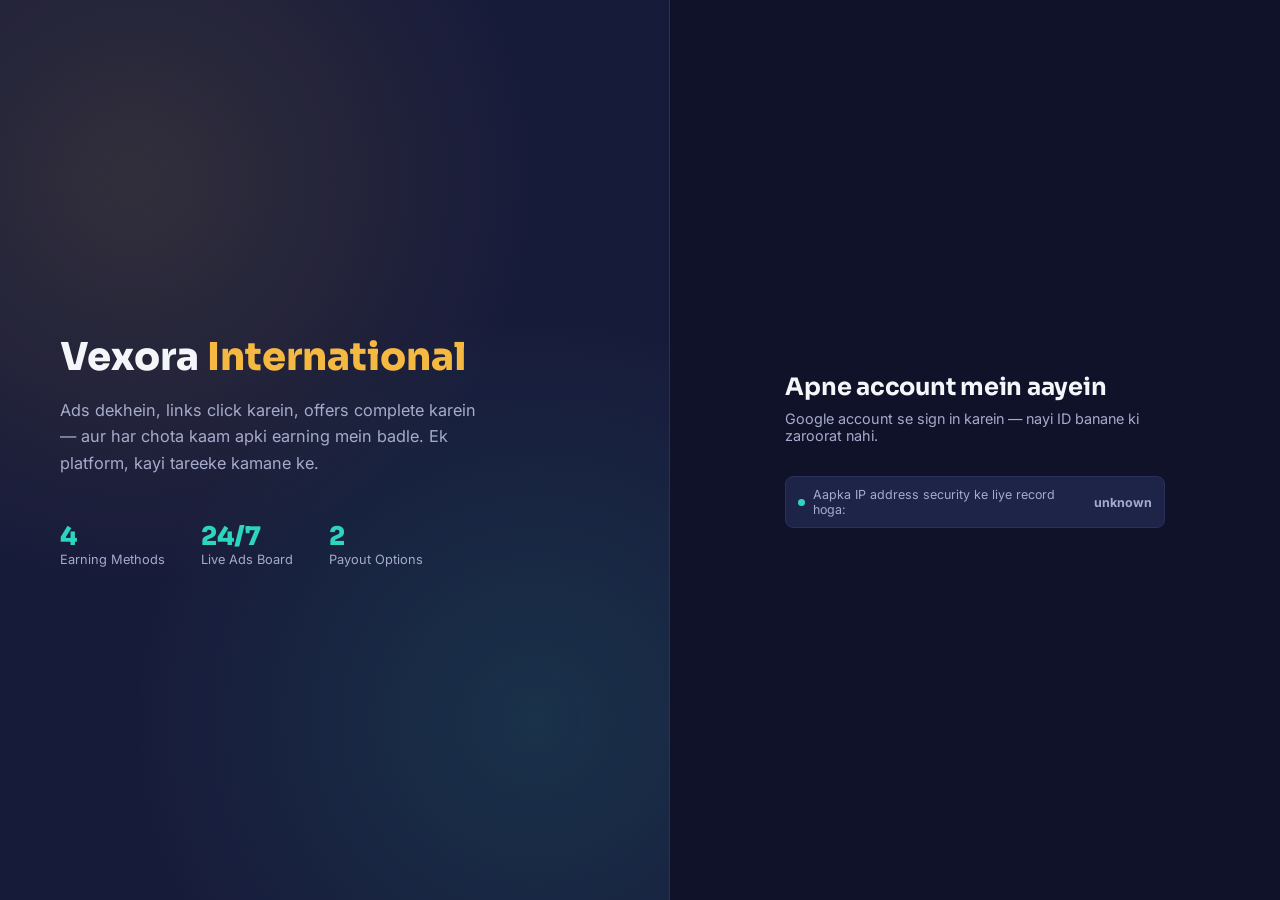
==== index.html @ 6f6aee54 "Change Google client ID in index.html Updated Google client ID for sign-in functionality." ====
<!DOCTYPE html>
<html lang="ur">
<head>
<meta charset="UTF-8">
<meta name="viewport" content="width=device-width, initial-scale=1.0">
<title>Vexora International — Login</title>
<link rel="stylesheet" href="style.css">
<script src="https://accounts.google.com/gsi/client" async defer></script>
</head>
<body>

<div class="login-page">

  <div class="login-hero">
    <div class="logo-big">Vexora <span>International</span></div>
    <p>Ads dekhein, links click karein, offers complete karein — aur har chota kaam apki earning mein badle. Ek platform, kayi tareeke kamane ke.</p>

    <div class="login-stats">
      <div class="item">
        <div class="num">4</div>
        <div class="lab">Earning Methods</div>
      </div>
      <div class="item">
        <div class="num">24/7</div>
        <div class="lab">Live Ads Board</div>
      </div>
      <div class="item">
        <div class="num">2</div>
        <div class="lab">Payout Options</div>
      </div>
    </div>
  </div>

  <div class="login-form-wrap">
    <div class="login-box">
      <h2>Apne account mein aayein</h2>
      <div class="sub">Google account se sign in karein — nayi ID banane ki zaroorat nahi.</div>

      <div id="g_id_signin_wrap">
        <div id="g_id_onload"
             data-client_id="28032329800-cbomi45s0ioea9mfoqsq6rlk802gqg59.apps.googleusercontent.com"
             data-callback="handleGoogleLogin"
             data-auto_prompt="false">
        </div>
        <div class="g_id_signin"
             data-type="standard"
             data-shape="rectangular"
             data-theme="outline"
             data-text="signin_with"
             data-size="large"
             data-logo_alignment="left"
             data-width="380">
        </div>
      </div>

      <!-- Fallback simple button, kaam karega jab Google script load ho -->
      <div id="loading-msg" style="margin-top:16px; color:var(--text-dim); font-size:0.85rem;"></div>

      <div class="ip-note">
        <span class="dot"></span>
        Aapka IP address security ke liye record hoga: <b id="ip-preview">detecting...</b>
      </div>
    </div>
  </div>

</div>

<script src="config.js"></script>
<script>
  // IP preview dikhana
  getUserIP().then(ip => {
    document.getElementById('ip-preview').innerText = ip;
  });

  // Agar pehle se logged in hai to seedha dashboard bhej dena
  const existing = getSession();
  if (existing) window.location.href = 'dashboard.html';

  // Google Identity Services callback
  async function handleGoogleLogin(response) {
    document.getElementById('loading-msg').innerText = 'Login ho raha hai...';

    // JWT token decode karke basic profile nikalna
    const payload = JSON.parse(atob(response.credential.split('.')[1]));
    const ip = await getUserIP();

    const result = await apiPost('loginWithGoogle', {
      name: payload.name,
      email: payload.email,
      googleId: payload.sub,
      picture: payload.picture
    });

    if (result.success) {
      saveSession({
        userId: result.user.UserID,
        name: payload.name,
        email: payload.email,
        picture: payload.picture,
        balance: result.user.Balance || 0
      });
      window.location.href = 'dashboard.html';
    } else {
      document.getElementById('loading-msg').innerText = 'Login mein masla hua: ' + (result.error || 'dobara koshish karein');
    }
  }
</script>

</body>
</html>
---- style.css ----
/* ==============================================================
   VEXORA INTERNATIONAL — Global Styles
   Palette: deep indigo-navy base, gold accent (earning cue),
   teal for live/active states.
   ============================================================== */

@import url('https://fonts.googleapis.com/css2?family=Sora:wght@600;700;800&family=Inter:wght@400;500;600;700&display=swap');

:root {
  --bg: #0F1229;
  --surface: #171B3A;
  --surface-2: #1E2348;
  --border: #2A2F5C;
  --text: #F5F6FA;
  --text-dim: #A6AACB;
  --gold: #F5B942;
  --gold-dim: #C9962F;
  --teal: #2DD4BF;
  --success: #4ADE80;
  --danger: #F87171;
  --radius-sm: 8px;
  --radius-md: 14px;
  --radius-lg: 20px;
}

* { box-sizing: border-box; margin: 0; padding: 0; }

html, body {
  background: var(--bg);
  color: var(--text);
  font-family: 'Inter', sans-serif;
  min-height: 100vh;
}

h1, h2, h3, h4 {
  font-family: 'Sora', sans-serif;
  font-weight: 700;
  letter-spacing: -0.01em;
}

a { color: inherit; text-decoration: none; }
button { font-family: inherit; cursor: pointer; border: none; }
img { max-width: 100%; display: block; }

/* ---------- Buttons ---------- */
.btn {
  display: inline-flex;
  align-items: center;
  justify-content: center;
  gap: 8px;
  padding: 12px 22px;
  border-radius: var(--radius-sm);
  font-weight: 600;
  font-size: 0.95rem;
  transition: transform 0.15s ease, box-shadow 0.15s ease;
}
.btn:active { transform: scale(0.97); }

.btn-gold {
  background: linear-gradient(135deg, var(--gold), var(--gold-dim));
  color: #16182C;
}
.btn-gold:hover { box-shadow: 0 6px 20px rgba(245, 185, 66, 0.35); }

.btn-outline {
  background: transparent;
  border: 1.5px solid var(--border);
  color: var(--text);
}
.btn-outline:hover { border-color: var(--teal); }

.btn-teal {
  background: var(--teal);
  color: #06231F;
}

.btn-danger {
  background: rgba(248, 113, 113, 0.15);
  color: var(--danger);
  border: 1px solid rgba(248, 113, 113, 0.3);
}

.btn-block { width: 100%; }

/* ---------- Layout: App Shell (dashboard pages) ---------- */
.app-shell {
  display: grid;
  grid-template-columns: 260px 1fr;
  min-height: 100vh;
}

.sidebar {
  background: var(--surface);
  border-right: 1px solid var(--border);
  padding: 28px 20px;
  display: flex;
  flex-direction: column;
  gap: 6px;
  position: sticky;
  top: 0;
  height: 100vh;
}

.sidebar .logo {
  font-family: 'Sora', sans-serif;
  font-size: 1.3rem;
  font-weight: 800;
  margin-bottom: 8px;
  display: flex;
  align-items: baseline;
  gap: 4px;
}
.sidebar .logo span { color: var(--gold); }
.sidebar .tagline {
  font-size: 0.72rem;
  color: var(--text-dim);
  margin-bottom: 30px;
}

.nav-item {
  display: flex;
  align-items: center;
  gap: 12px;
  padding: 12px 14px;
  border-radius: var(--radius-sm);
  color: var(--text-dim);
  font-weight: 500;
  font-size: 0.92rem;
  transition: background 0.15s ease, color 0.15s ease;
}
.nav-item:hover { background: var(--surface-2); color: var(--text); }
.nav-item.active {
  background: rgba(245, 185, 66, 0.1);
  color: var(--gold);
}
.nav-item .icon { width: 20px; text-align: center; }

.nav-group-label {
  font-size: 0.7rem;
  text-transform: uppercase;
  letter-spacing: 0.08em;
  color: var(--text-dim);
  opacity: 0.6;
  margin: 18px 0 6px 14px;
}

.sidebar-footer {
  margin-top: auto;
  padding-top: 16px;
  border-top: 1px solid var(--border);
}

/* ---------- Topbar ---------- */
.topbar {
  display: flex;
  align-items: center;
  justify-content: space-between;
  padding: 20px 36px;
  border-bottom: 1px solid var(--border);
  background: rgba(15, 18, 41, 0.7);
  backdrop-filter: blur(8px);
  position: sticky;
  top: 0;
  z-index: 10;
}

.balance-pill {
  display: flex;
  align-items: center;
  gap: 14px;
  background: var(--surface);
  border: 1px solid var(--border);
  padding: 10px 20px;
  border-radius: 999px;
}
.balance-pill .amount {
  font-family: 'Sora', sans-serif;
  font-size: 1.3rem;
  font-weight: 800;
  color: var(--gold);
}
.balance-pill .label {
  font-size: 0.75rem;
  color: var(--text-dim);
}

.user-chip {
  display: flex;
  align-items: center;
  gap: 10px;
}
.user-chip img {
  width: 38px;
  height: 38px;
  border-radius: 50%;
  border: 2px solid var(--gold);
}

.main-content {
  padding: 32px 36px 60px;
}

/* ---------- Cards ---------- */
.card {
  background: var(--surface);
  border: 1px solid var(--border);
  border-radius: var(--radius-md);
  padding: 24px;
}

.stat-card {
  background: var(--surface);
  border: 1px solid var(--border);
  border-radius: var(--radius-md);
  padding: 22px;
  display: flex;
  flex-direction: column;
  gap: 6px;
}
.stat-card .stat-value {
  font-family: 'Sora', sans-serif;
  font-size: 1.8rem;
  font-weight: 800;
}
.stat-card .stat-label {
  font-size: 0.82rem;
  color: var(--text-dim);
}
.stat-card.accent .stat-value { color: var(--gold); }
.stat-card.teal .stat-value { color: var(--teal); }

.grid {
  display: grid;
  gap: 20px;
}
.grid-4 { grid-template-columns: repeat(4, 1fr); }
.grid-3 { grid-template-columns: repeat(3, 1fr); }
.grid-2 { grid-template-columns: repeat(2, 1fr); }

/* ---------- Section heading ---------- */
.section-head {
  display: flex;
  align-items: center;
  justify-content: space-between;
  margin: 36px 0 18px;
}
.section-head h2 { font-size: 1.25rem; }

/* ---------- PTC Ad Card ---------- */
.ad-card {
  background: var(--surface);
  border: 1px solid var(--border);
  border-radius: var(--radius-md);
  padding: 20px;
  display: flex;
  flex-direction: column;
  gap: 14px;
  transition: border-color 0.15s ease;
}
.ad-card:hover { border-color: var(--gold-dim); }

.ad-card-top {
  display: flex;
  align-items: center;
  justify-content: space-between;
}
.duration-tag {
  background: var(--surface-2);
  color: var(--teal);
  font-size: 0.75rem;
  font-weight: 600;
  padding: 4px 10px;
  border-radius: 999px;
}
.price-tag {
  color: var(--gold);
  font-weight: 700;
  font-family: 'Sora', sans-serif;
}

.timer-ring {
  width: 90px;
  height: 90px;
  margin: 6px auto;
  position: relative;
}
.timer-ring svg { transform: rotate(-90deg); }
.timer-ring circle {
  fill: none;
  stroke-width: 6;
}
.timer-ring .bg { stroke: var(--surface-2); }
.timer-ring .progress {
  stroke: var(--gold);
  stroke-linecap: round;
  transition: stroke-dashoffset 1s linear;
}
.timer-ring .time-left {
  position: absolute;
  inset: 0;
  display: flex;
  align-items: center;
  justify-content: center;
  font-family: 'Sora', sans-serif;
  font-weight: 700;
  font-size: 1.1rem;
}

/* ---------- Earn Method Tiles ---------- */
.earn-tile {
  background: var(--surface);
  border: 1px solid var(--border);
  border-radius: var(--radius-md);
  padding: 26px;
  display: flex;
  flex-direction: column;
  gap: 12px;
}
.earn-tile .tile-icon {
  width: 46px;
  height: 46px;
  border-radius: var(--radius-sm);
  display: flex;
  align-items: center;
  justify-content: center;
  font-size: 1.3rem;
  background: rgba(245, 185, 66, 0.12);
  color: var(--gold);
}
.earn-tile h3 { font-size: 1.05rem; }
.earn-tile p { color: var(--text-dim); font-size: 0.88rem; line-height: 1.5; }

/* ---------- Forms ---------- */
.field { display: flex; flex-direction: column; gap: 6px; margin-bottom: 18px; }
.field label { font-size: 0.85rem; color: var(--text-dim); font-weight: 500; }
.field input, .field select, .field textarea {
  background: var(--surface-2);
  border: 1px solid var(--border);
  border-radius: var(--radius-sm);
  padding: 12px 14px;
  color: var(--text);
  font-size: 0.95rem;
  font-family: inherit;
}
.field input:focus, .field select:focus, .field textarea:focus {
  outline: none;
  border-color: var(--gold-dim);
}

/* ---------- Table ---------- */
table { width: 100%; border-collapse: collapse; }
th, td {
  text-align: left;
  padding: 12px 14px;
  border-bottom: 1px solid var(--border);
  font-size: 0.88rem;
}
th { color: var(--text-dim); font-weight: 600; font-size: 0.78rem; text-transform: uppercase; letter-spacing: 0.04em; }

.status-pill {
  padding: 3px 10px;
  border-radius: 999px;
  font-size: 0.75rem;
  font-weight: 600;
  display: inline-block;
}
.status-pending { background: rgba(245, 185, 66, 0.15); color: var(--gold); }
.status-approved { background: rgba(74, 222, 128, 0.15); color: var(--success); }
.status-rejected { background: rgba(248, 113, 113, 0.15); color: var(--danger); }

/* ---------- Login Page ---------- */
.login-page {
  min-height: 100vh;
  display: grid;
  grid-template-columns: 1.1fr 1fr;
}
.login-hero {
  background:
    radial-gradient(circle at 20% 20%, rgba(245, 185, 66, 0.12), transparent 45%),
    radial-gradient(circle at 80% 80%, rgba(45, 212, 191, 0.12), transparent 45%),
    var(--surface);
  padding: 60px;
  display: flex;
  flex-direction: column;
  justify-content: center;
  border-right: 1px solid var(--border);
}
.login-hero .logo-big {
  font-family: 'Sora', sans-serif;
  font-size: 2.4rem;
  font-weight: 800;
  margin-bottom: 16px;
}
.login-hero .logo-big span { color: var(--gold); }
.login-hero p { color: var(--text-dim); max-width: 420px; line-height: 1.6; font-size: 1.02rem; }

.login-stats { display: flex; gap: 36px; margin-top: 44px; }
.login-stats .item .num { font-family: 'Sora', sans-serif; font-size: 1.6rem; font-weight: 800; color: var(--teal); }
.login-stats .item .lab { font-size: 0.8rem; color: var(--text-dim); }

.login-form-wrap {
  display: flex;
  align-items: center;
  justify-content: center;
  padding: 60px;
}
.login-box { width: 100%; max-width: 380px; }
.login-box h2 { font-size: 1.5rem; margin-bottom: 8px; }
.login-box .sub { color: var(--text-dim); font-size: 0.9rem; margin-bottom: 32px; }

.google-btn {
  width: 100%;
  display: flex;
  align-items: center;
  justify-content: center;
  gap: 12px;
  background: #fff;
  color: #1F1F1F;
  padding: 13px 20px;
  border-radius: var(--radius-sm);
  font-weight: 600;
  font-size: 0.95rem;
}

.ip-note {
  margin-top: 20px;
  font-size: 0.78rem;
  color: var(--text-dim);
  display: flex;
  align-items: center;
  gap: 8px;
  padding: 10px 12px;
  background: var(--surface-2);
  border-radius: var(--radius-sm);
  border: 1px solid var(--border);
}
.ip-note .dot { width: 7px; height: 7px; border-radius: 50%; background: var(--teal); }

/* ---------- Responsive ---------- */
@media (max-width: 980px) {
  .app-shell { grid-template-columns: 1fr; }
  .sidebar { position: static; height: auto; flex-direction: row; overflow-x: auto; }
  .sidebar .logo, .sidebar .tagline, .nav-group-label, .sidebar-footer { display: none; }
  .nav-item span.label { display: none; }
  .grid-4, .grid-3, .grid-2 { grid-template-columns: 1fr; }
  .login-page { grid-template-columns: 1fr; }
  .login-hero { display: none; }
  .topbar { padding: 16px 20px; }
  .main-content { padding: 20px; }
}

/* Reduced motion respect */
@media (prefers-reduced-motion: reduce) {
  * { transition: none !important; animation: none !important; }
}
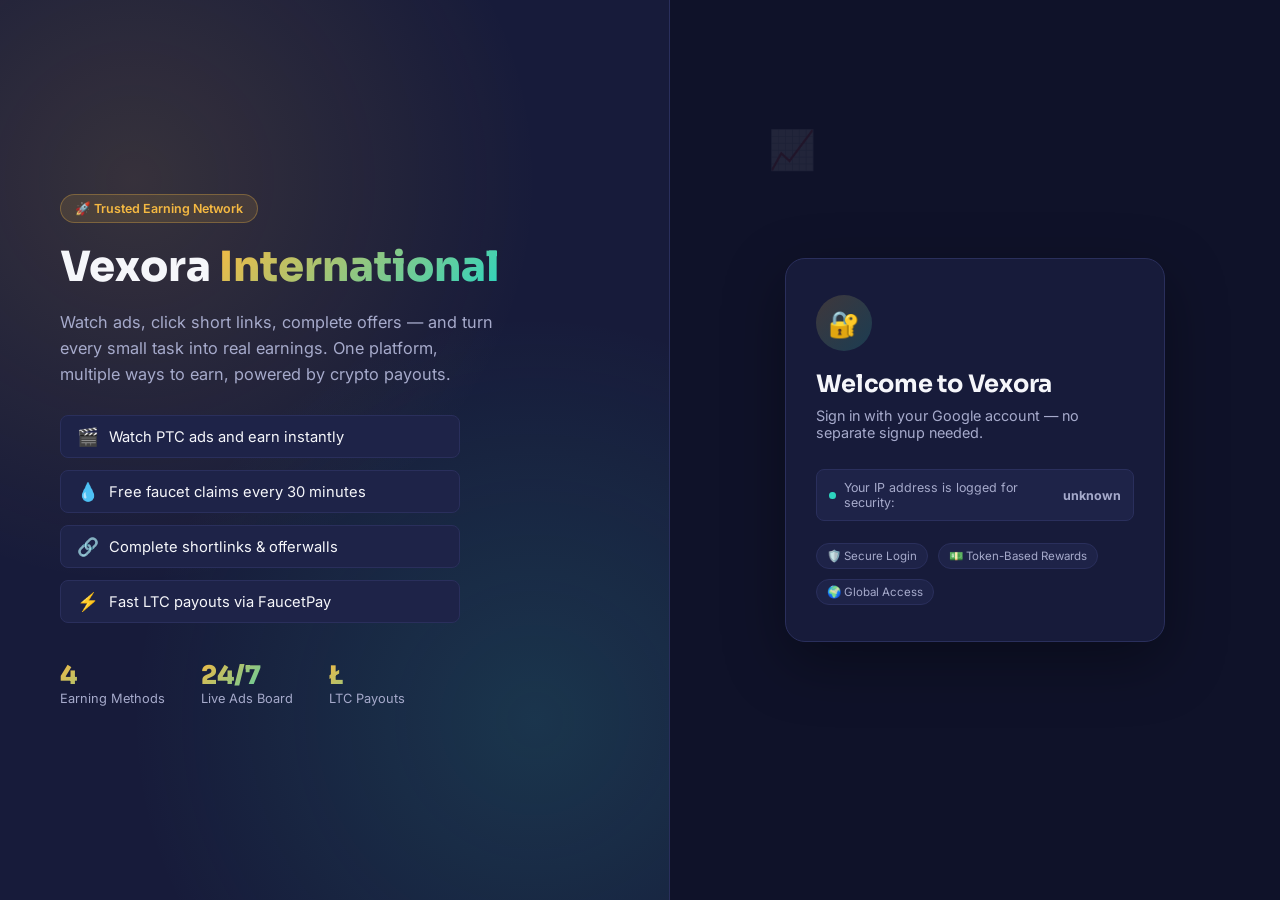
==== commit ee3eb073: "Vexorainternational" ====
--- a/index.html
+++ b/index.html
@@ -1,5 +1,5 @@
 <!DOCTYPE html>
-<html lang="ur">
+<html lang="en">
 <head>
 <meta charset="UTF-8">
 <meta name="viewport" content="width=device-width, initial-scale=1.0">
@@ -11,9 +11,27 @@
 
 <div class="login-page">
 
+  <!-- Floating crypto icons background -->
+  <div class="float-icons" aria-hidden="true">
+    <span class="fi fi-1">₿</span>
+    <span class="fi fi-2">Ξ</span>
+    <span class="fi fi-3">💰</span>
+    <span class="fi fi-4">🪙</span>
+    <span class="fi fi-5">📈</span>
+    <span class="fi fi-6">💎</span>
+  </div>
+
   <div class="login-hero">
+    <div class="brand-badge">🚀 Trusted Earning Network</div>
     <div class="logo-big">Vexora <span>International</span></div>
-    <p>Ads dekhein, links click karein, offers complete karein — aur har chota kaam apki earning mein badle. Ek platform, kayi tareeke kamane ke.</p>
+    <p>Watch ads, click short links, complete offers — and turn every small task into real earnings. One platform, multiple ways to earn, powered by crypto payouts.</p>
+
+    <div class="feature-list">
+      <div class="feature-item"><span class="fi-icon">🎬</span> Watch PTC ads and earn instantly</div>
+      <div class="feature-item"><span class="fi-icon">💧</span> Free faucet claims every 30 minutes</div>
+      <div class="feature-item"><span class="fi-icon">🔗</span> Complete shortlinks &amp; offerwalls</div>
+      <div class="feature-item"><span class="fi-icon">⚡</span> Fast LTC payouts via FaucetPay</div>
+    </div>
 
     <div class="login-stats">
       <div class="item">
@@ -25,20 +43,21 @@
         <div class="lab">Live Ads Board</div>
       </div>
       <div class="item">
-        <div class="num">2</div>
-        <div class="lab">Payout Options</div>
+        <div class="num">Ł</div>
+        <div class="lab">LTC Payouts</div>
       </div>
     </div>
   </div>
 
   <div class="login-form-wrap">
     <div class="login-box">
-      <h2>Apne account mein aayein</h2>
-      <div class="sub">Google account se sign in karein — nayi ID banane ki zaroorat nahi.</div>
+      <div class="login-box-icon">🔐</div>
+      <h2>Welcome to Vexora</h2>
+      <div class="sub">Sign in with your Google account — no separate signup needed.</div>
 
       <div id="g_id_signin_wrap">
         <div id="g_id_onload"
-             data-client_id="28032329800-cbomi45s0ioea9mfoqsq6rlk802gqg59.apps.googleusercontent.com"
+             data-client_id="PASTE_YOUR_GOOGLE_CLIENT_ID_HERE"
              data-callback="handleGoogleLogin"
              data-auto_prompt="false">
         </div>
@@ -53,12 +72,17 @@
         </div>
       </div>
 
-      <!-- Fallback simple button, kaam karega jab Google script load ho -->
-      <div id="loading-msg" style="margin-top:16px; color:var(--text-dim); font-size:0.85rem;"></div>
+      <div id="loading-msg" style="margin-top:16px; font-size:0.85rem;"></div>
 
       <div class="ip-note">
         <span class="dot"></span>
-        Aapka IP address security ke liye record hoga: <b id="ip-preview">detecting...</b>
+        Your IP address is logged for security: <b id="ip-preview">detecting...</b>
+      </div>
+
+      <div class="trust-row">
+        <span>🛡️ Secure Login</span>
+        <span>💵 Token-Based Rewards</span>
+        <span>🌍 Global Access</span>
       </div>
     </div>
   </div>
@@ -67,41 +91,48 @@
 
 <script src="config.js"></script>
 <script>
-  // IP preview dikhana
+  // Show detected IP preview
   getUserIP().then(ip => {
     document.getElementById('ip-preview').innerText = ip;
   });
 
-  // Agar pehle se logged in hai to seedha dashboard bhej dena
+  // If already logged in, go straight to dashboard
   const existing = getSession();
   if (existing) window.location.href = 'dashboard.html';
 
   // Google Identity Services callback
   async function handleGoogleLogin(response) {
-    document.getElementById('loading-msg').innerText = 'Login ho raha hai...';
+    document.getElementById('loading-msg').style.color = 'var(--text-dim)';
+    document.getElementById('loading-msg').innerText = 'Signing you in...';
 
-    // JWT token decode karke basic profile nikalna
-    const payload = JSON.parse(atob(response.credential.split('.')[1]));
-    const ip = await getUserIP();
+    try {
+      // Decode JWT token to get basic profile info
+      const payload = JSON.parse(atob(response.credential.split('.')[1]));
+      const ip = await getUserIP();
 
-    const result = await apiPost('loginWithGoogle', {
-      name: payload.name,
-      email: payload.email,
-      googleId: payload.sub,
-      picture: payload.picture
-    });
-
-    if (result.success) {
-      saveSession({
-        userId: result.user.UserID,
+      const result = await apiPost('loginWithGoogle', {
         name: payload.name,
         email: payload.email,
-        picture: payload.picture,
-        balance: result.user.Balance || 0
+        googleId: payload.sub,
+        picture: payload.picture
       });
-      window.location.href = 'dashboard.html';
-    } else {
-      document.getElementById('loading-msg').innerText = 'Login mein masla hua: ' + (result.error || 'dobara koshish karein');
+
+      if (result.success) {
+        saveSession({
+          userId: result.user.UserID,
+          name: payload.name,
+          email: payload.email,
+          picture: payload.picture,
+          balance: result.user.Balance || 0
+        });
+        window.location.href = 'dashboard.html';
+      } else {
+        document.getElementById('loading-msg').style.color = 'var(--danger)';
+        document.getElementById('loading-msg').innerText = 'Login failed: ' + (result.error || 'please try again.');
+      }
+    } catch (err) {
+      document.getElementById('loading-msg').style.color = 'var(--danger)';
+      document.getElementById('loading-msg').innerText = 'Technical error: ' + err.message + ' — check API_URL in config.js.';
     }
   }
 </script>
--- a/style.css
+++ b/style.css
@@ -84,44 +84,108 @@
 
 /* ---------- Layout: App Shell (dashboard pages) ---------- */
 .app-shell {
-  display: grid;
-  grid-template-columns: 260px 1fr;
   min-height: 100vh;
 }
 
-.sidebar {
+/* Top navigation bar with hamburger menu trigger */
+.top-nav {
+  display: flex;
+  align-items: center;
+  justify-content: space-between;
+  padding: 16px 28px;
+  background: var(--surface);
+  border-bottom: 1px solid var(--border);
+  position: sticky;
+  top: 0;
+  z-index: 50;
+}
+.top-nav-left { display: flex; align-items: center; gap: 16px; }
+
+.hamburger-btn {
+  width: 42px;
+  height: 42px;
+  border-radius: var(--radius-sm);
+  background: var(--surface-2);
+  border: 1px solid var(--border);
+  display: flex;
+  align-items: center;
+  justify-content: center;
+  font-size: 1.3rem;
+  color: var(--text);
+}
+.hamburger-btn:hover { border-color: var(--gold-dim); }
+
+.top-nav .logo {
+  font-family: 'Sora', sans-serif;
+  font-size: 1.15rem;
+  font-weight: 800;
+}
+.top-nav .logo span { color: var(--gold); }
+
+/* Slide-out drawer menu (VIPfaucet style) */
+.menu-overlay {
+  position: fixed;
+  inset: 0;
+  background: rgba(6,7,20,0.6);
+  z-index: 90;
+  opacity: 0;
+  pointer-events: none;
+  transition: opacity 0.25s ease;
+}
+.menu-overlay.open { opacity: 1; pointer-events: auto; }
+
+.drawer {
+  position: fixed;
+  top: 0;
+  left: 0;
+  height: 100vh;
+  width: 280px;
   background: var(--surface);
   border-right: 1px solid var(--border);
-  padding: 28px 20px;
+  z-index: 100;
+  transform: translateX(-100%);
+  transition: transform 0.28s ease;
   display: flex;
   flex-direction: column;
-  gap: 6px;
-  position: sticky;
-  top: 0;
-  height: 100vh;
-}
-
-.sidebar .logo {
+  padding: 22px 18px;
+  overflow-y: auto;
+}
+.drawer.open { transform: translateX(0); }
+
+.drawer .logo {
   font-family: 'Sora', sans-serif;
   font-size: 1.3rem;
   font-weight: 800;
-  margin-bottom: 8px;
+  margin-bottom: 4px;
   display: flex;
   align-items: baseline;
   gap: 4px;
 }
-.sidebar .logo span { color: var(--gold); }
-.sidebar .tagline {
+.drawer .logo span { color: var(--gold); }
+.drawer .tagline {
   font-size: 0.72rem;
   color: var(--text-dim);
-  margin-bottom: 30px;
+  margin-bottom: 24px;
+}
+.drawer-close {
+  position: absolute;
+  top: 18px;
+  right: 16px;
+  width: 34px;
+  height: 34px;
+  border-radius: 50%;
+  background: var(--surface-2);
+  display: flex;
+  align-items: center;
+  justify-content: center;
+  color: var(--text-dim);
 }
 
 .nav-item {
   display: flex;
   align-items: center;
   gap: 12px;
-  padding: 12px 14px;
+  padding: 13px 14px;
   border-radius: var(--radius-sm);
   color: var(--text-dim);
   font-weight: 500;
@@ -144,43 +208,30 @@
   margin: 18px 0 6px 14px;
 }
 
-.sidebar-footer {
+.drawer-footer {
   margin-top: auto;
   padding-top: 16px;
   border-top: 1px solid var(--border);
 }
 
-/* ---------- Topbar ---------- */
-.topbar {
-  display: flex;
-  align-items: center;
-  justify-content: space-between;
-  padding: 20px 36px;
-  border-bottom: 1px solid var(--border);
-  background: rgba(15, 18, 41, 0.7);
-  backdrop-filter: blur(8px);
-  position: sticky;
-  top: 0;
-  z-index: 10;
-}
-
+/* ---------- Balance display in top nav ---------- */
 .balance-pill {
   display: flex;
   align-items: center;
   gap: 14px;
-  background: var(--surface);
-  border: 1px solid var(--border);
-  padding: 10px 20px;
+  background: var(--surface-2);
+  border: 1px solid var(--border);
+  padding: 8px 18px;
   border-radius: 999px;
 }
 .balance-pill .amount {
   font-family: 'Sora', sans-serif;
-  font-size: 1.3rem;
+  font-size: 1.1rem;
   font-weight: 800;
   color: var(--gold);
 }
 .balance-pill .label {
-  font-size: 0.75rem;
+  font-size: 0.72rem;
   color: var(--text-dim);
 }
 
@@ -190,14 +241,16 @@
   gap: 10px;
 }
 .user-chip img {
-  width: 38px;
-  height: 38px;
+  width: 36px;
+  height: 36px;
   border-radius: 50%;
   border: 2px solid var(--gold);
 }
 
 .main-content {
-  padding: 32px 36px 60px;
+  padding: 28px 28px 60px;
+  max-width: 1200px;
+  margin: 0 auto;
 }
 
 /* ---------- Cards ---------- */
@@ -373,29 +426,110 @@
   min-height: 100vh;
   display: grid;
   grid-template-columns: 1.1fr 1fr;
-}
+  position: relative;
+  overflow: hidden;
+}
+
+/* Floating crypto icon background decorations */
+.float-icons {
+  position: absolute;
+  inset: 0;
+  pointer-events: none;
+  z-index: 0;
+  overflow: hidden;
+}
+.fi {
+  position: absolute;
+  font-size: 2.4rem;
+  opacity: 0.08;
+  color: var(--gold);
+  animation: floaty 9s ease-in-out infinite;
+}
+.fi-1 { top: 8%;  left: 6%;  font-size: 3.2rem; animation-delay: 0s; }
+.fi-2 { top: 22%; left: 34%; font-size: 2.6rem; animation-delay: 1.2s; color: var(--teal); }
+.fi-3 { top: 62%; left: 10%; font-size: 2.8rem; animation-delay: 2.4s; }
+.fi-4 { top: 74%; left: 40%; font-size: 2.2rem; animation-delay: 0.6s; }
+.fi-5 { top: 14%; left: 60%; font-size: 2.4rem; animation-delay: 1.8s; color: var(--teal); }
+.fi-6 { top: 50%; left: 68%; font-size: 2.6rem; animation-delay: 3s; }
+
+@keyframes floaty {
+  0%, 100% { transform: translateY(0) rotate(0deg); }
+  50% { transform: translateY(-18px) rotate(6deg); }
+}
+
 .login-hero {
   background:
-    radial-gradient(circle at 20% 20%, rgba(245, 185, 66, 0.12), transparent 45%),
-    radial-gradient(circle at 80% 80%, rgba(45, 212, 191, 0.12), transparent 45%),
+    radial-gradient(circle at 20% 20%, rgba(245, 185, 66, 0.14), transparent 45%),
+    radial-gradient(circle at 80% 80%, rgba(45, 212, 191, 0.14), transparent 45%),
     var(--surface);
   padding: 60px;
   display: flex;
   flex-direction: column;
   justify-content: center;
   border-right: 1px solid var(--border);
-}
+  position: relative;
+  z-index: 1;
+}
+
+.brand-badge {
+  display: inline-flex;
+  align-items: center;
+  gap: 8px;
+  align-self: flex-start;
+  background: rgba(245, 185, 66, 0.12);
+  border: 1px solid rgba(245, 185, 66, 0.3);
+  color: var(--gold);
+  font-size: 0.78rem;
+  font-weight: 600;
+  padding: 6px 14px;
+  border-radius: 999px;
+  margin-bottom: 18px;
+}
+
 .login-hero .logo-big {
   font-family: 'Sora', sans-serif;
-  font-size: 2.4rem;
+  font-size: 2.6rem;
   font-weight: 800;
   margin-bottom: 16px;
 }
-.login-hero .logo-big span { color: var(--gold); }
-.login-hero p { color: var(--text-dim); max-width: 420px; line-height: 1.6; font-size: 1.02rem; }
-
-.login-stats { display: flex; gap: 36px; margin-top: 44px; }
-.login-stats .item .num { font-family: 'Sora', sans-serif; font-size: 1.6rem; font-weight: 800; color: var(--teal); }
+.login-hero .logo-big span {
+  background: linear-gradient(135deg, var(--gold), var(--teal));
+  -webkit-background-clip: text;
+  background-clip: text;
+  color: transparent;
+}
+.login-hero p { color: var(--text-dim); max-width: 440px; line-height: 1.6; font-size: 1.02rem; }
+
+.feature-list {
+  display: flex;
+  flex-direction: column;
+  gap: 12px;
+  margin-top: 28px;
+}
+.feature-item {
+  display: flex;
+  align-items: center;
+  gap: 10px;
+  font-size: 0.92rem;
+  color: var(--text);
+  background: var(--surface-2);
+  border: 1px solid var(--border);
+  padding: 10px 16px;
+  border-radius: var(--radius-sm);
+  max-width: 400px;
+}
+.feature-item .fi-icon { font-size: 1.1rem; }
+
+.login-stats { display: flex; gap: 36px; margin-top: 36px; }
+.login-stats .item .num {
+  font-family: 'Sora', sans-serif;
+  font-size: 1.6rem;
+  font-weight: 800;
+  background: linear-gradient(135deg, var(--gold), var(--teal));
+  -webkit-background-clip: text;
+  background-clip: text;
+  color: transparent;
+}
 .login-stats .item .lab { font-size: 0.8rem; color: var(--text-dim); }
 
 .login-form-wrap {
@@ -403,10 +537,46 @@
   align-items: center;
   justify-content: center;
   padding: 60px;
-}
-.login-box { width: 100%; max-width: 380px; }
+  position: relative;
+  z-index: 1;
+}
+.login-box {
+  width: 100%;
+  max-width: 380px;
+  background: var(--surface);
+  border: 1px solid var(--border);
+  border-radius: var(--radius-lg);
+  padding: 36px 30px;
+  box-shadow: 0 20px 60px rgba(0,0,0,0.35);
+}
+.login-box-icon {
+  width: 56px;
+  height: 56px;
+  border-radius: 50%;
+  background: linear-gradient(135deg, rgba(245,185,66,0.18), rgba(45,212,191,0.18));
+  display: flex;
+  align-items: center;
+  justify-content: center;
+  font-size: 1.6rem;
+  margin-bottom: 18px;
+}
 .login-box h2 { font-size: 1.5rem; margin-bottom: 8px; }
-.login-box .sub { color: var(--text-dim); font-size: 0.9rem; margin-bottom: 32px; }
+.login-box .sub { color: var(--text-dim); font-size: 0.9rem; margin-bottom: 28px; }
+
+.trust-row {
+  display: flex;
+  flex-wrap: wrap;
+  gap: 10px;
+  margin-top: 22px;
+  font-size: 0.72rem;
+  color: var(--text-dim);
+}
+.trust-row span {
+  background: var(--surface-2);
+  border: 1px solid var(--border);
+  padding: 5px 10px;
+  border-radius: 999px;
+}
 
 .google-btn {
   width: 100%;
@@ -438,15 +608,12 @@
 
 /* ---------- Responsive ---------- */
 @media (max-width: 980px) {
-  .app-shell { grid-template-columns: 1fr; }
-  .sidebar { position: static; height: auto; flex-direction: row; overflow-x: auto; }
-  .sidebar .logo, .sidebar .tagline, .nav-group-label, .sidebar-footer { display: none; }
-  .nav-item span.label { display: none; }
   .grid-4, .grid-3, .grid-2 { grid-template-columns: 1fr; }
   .login-page { grid-template-columns: 1fr; }
   .login-hero { display: none; }
-  .topbar { padding: 16px 20px; }
-  .main-content { padding: 20px; }
+  .top-nav { padding: 14px 16px; }
+  .main-content { padding: 18px; }
+  .drawer { width: 260px; }
 }
 
 /* Reduced motion respect */
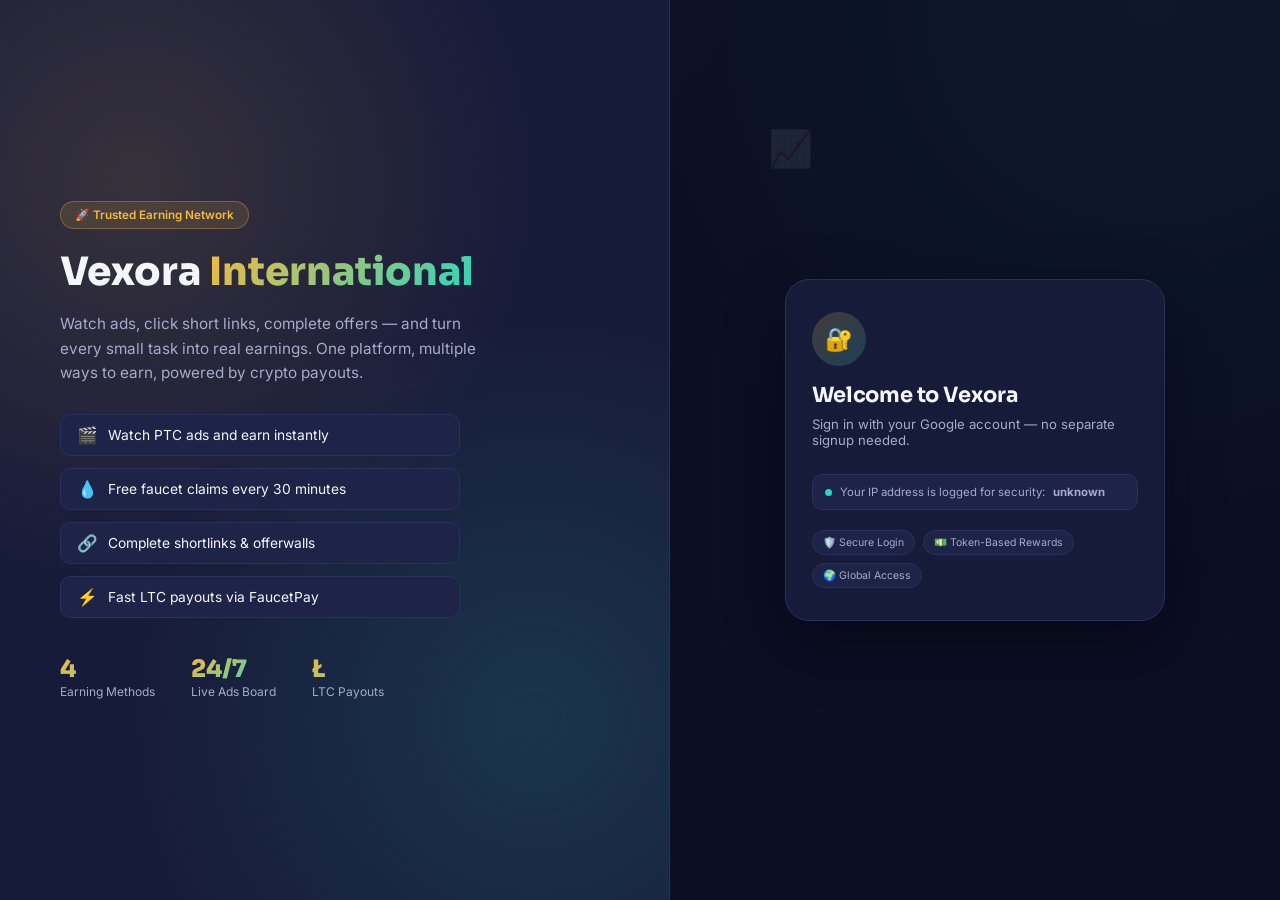
==== commit e0805756: "Vexorainternational" ====
--- a/index.html
+++ b/index.html
@@ -4,6 +4,9 @@
 <meta charset="UTF-8">
 <meta name="viewport" content="width=device-width, initial-scale=1.0">
 <title>Vexora International — Login</title>
+<link rel="preconnect" href="https://fonts.googleapis.com">
+<link rel="preconnect" href="https://fonts.gstatic.com" crossorigin>
+<link rel="stylesheet" href="https://fonts.googleapis.com/css2?family=Sora:wght@600;700;800&family=Inter:wght@400;500;600;700&display=swap">
 <link rel="stylesheet" href="style.css">
 <script src="https://accounts.google.com/gsi/client" async defer></script>
 </head>
@@ -91,6 +94,9 @@
 
 <script src="config.js"></script>
 <script>
+  // Capture ?ref=USERID from the URL, if present, for referral signup
+  captureReferralCode();
+
   // Show detected IP preview
   getUserIP().then(ip => {
     document.getElementById('ip-preview').innerText = ip;
@@ -106,24 +112,22 @@
     document.getElementById('loading-msg').innerText = 'Signing you in...';
 
     try {
-      // Decode JWT token to get basic profile info
-      const payload = JSON.parse(atob(response.credential.split('.')[1]));
-      const ip = await getUserIP();
-
+      // Send Google's raw signed ID token to the backend — the backend
+      // verifies it directly with Google, so the server (not the browser)
+      // decides who just logged in. This can't be spoofed.
       const result = await apiPost('loginWithGoogle', {
-        name: payload.name,
-        email: payload.email,
-        googleId: payload.sub,
-        picture: payload.picture
+        idToken: response.credential,
+        referredBy: getStoredReferralCode()
       });
 
       if (result.success) {
         saveSession({
           userId: result.user.UserID,
-          name: payload.name,
-          email: payload.email,
-          picture: payload.picture,
-          balance: result.user.Balance || 0
+          name: result.user.Name,
+          email: result.user.Email,
+          picture: result.picture || '',
+          balance: result.user.Balance || 0,
+          token: result.token
         });
         window.location.href = 'dashboard.html';
       } else {
--- a/style.css
+++ b/style.css
@@ -1,35 +1,56 @@
 /* ==============================================================
    VEXORA INTERNATIONAL — Global Styles
+   Mobile-first, professional earning-platform design.
    Palette: deep indigo-navy base, gold accent (earning cue),
    teal for live/active states.
    ============================================================== */
 
-@import url('https://fonts.googleapis.com/css2?family=Sora:wght@600;700;800&family=Inter:wght@400;500;600;700&display=swap');
+/* Fonts are now preconnected + linked directly from each page's <head>
+   (not @import'd here) — @import blocks CSS parsing until it finishes
+   downloading, which was adding avoidable latency to every page load. */
 
 :root {
-  --bg: #0F1229;
+  --bg: #0B0E24;
   --surface: #171B3A;
   --surface-2: #1E2348;
+  --surface-3: #262C55;
   --border: #2A2F5C;
   --text: #F5F6FA;
   --text-dim: #A6AACB;
   --gold: #F5B942;
   --gold-dim: #C9962F;
+  --gold-bright: #FFD778;
   --teal: #2DD4BF;
   --success: #4ADE80;
   --danger: #F87171;
-  --radius-sm: 8px;
-  --radius-md: 14px;
-  --radius-lg: 20px;
-}
-
-* { box-sizing: border-box; margin: 0; padding: 0; }
+  --radius-sm: 10px;
+  --radius-md: 16px;
+  --radius-lg: 24px;
+  --shadow-sm: 0 2px 8px rgba(0,0,0,0.18);
+  --shadow-md: 0 10px 30px rgba(0,0,0,0.28);
+  --shadow-gold: 0 8px 24px rgba(245, 185, 66, 0.22);
+  --ease: cubic-bezier(.4,0,.2,1);
+}
+
+* { box-sizing: border-box; margin: 0; padding: 0; -webkit-tap-highlight-color: transparent; }
+
+html {
+  scroll-behavior: smooth;
+  scroll-padding-top: env(safe-area-inset-top, 0px);
+}
 
 html, body {
-  background: var(--bg);
+  background:
+    radial-gradient(circle at 12% -10%, rgba(245,185,66,0.06), transparent 40%),
+    radial-gradient(circle at 90% 0%, rgba(45,212,191,0.05), transparent 40%),
+    var(--bg);
+  background-attachment: fixed;
   color: var(--text);
-  font-family: 'Inter', sans-serif;
+  font-family: 'Inter', -apple-system, BlinkMacSystemFont, sans-serif;
   min-height: 100vh;
+  font-size: 15px;
+  padding-top: env(safe-area-inset-top, 0px);
+  padding-bottom: env(safe-area-inset-bottom, 0px);
 }
 
 h1, h2, h3, h4 {
@@ -42,36 +63,71 @@
 button { font-family: inherit; cursor: pointer; border: none; }
 img { max-width: 100%; display: block; }
 
+/* Consistent, visible focus state for keyboard/accessibility users */
+a:focus-visible, button:focus-visible, input:focus-visible, select:focus-visible, textarea:focus-visible {
+  outline: 2px solid var(--gold);
+  outline-offset: 2px;
+}
+
+/* Thin custom scrollbar (desktop) */
+::-webkit-scrollbar { width: 10px; height: 10px; }
+::-webkit-scrollbar-track { background: transparent; }
+::-webkit-scrollbar-thumb { background: var(--surface-3); border-radius: 999px; }
+::-webkit-scrollbar-thumb:hover { background: var(--gold-dim); }
+
+/* Gentle page-load fade so content doesn't just pop in */
+.main-content, .login-page { animation: pageIn 0.35s var(--ease) both; }
+@keyframes pageIn {
+  from { opacity: 0; transform: translateY(6px); }
+  to { opacity: 1; transform: translateY(0); }
+}
+
+/* Simple skeleton loading shimmer for "Loading..." placeholders */
+.skeleton {
+  background: linear-gradient(100deg, var(--surface) 30%, var(--surface-3) 50%, var(--surface) 70%);
+  background-size: 200% 100%;
+  animation: shimmer 1.4s infinite;
+  border-radius: var(--radius-sm);
+}
+@keyframes shimmer {
+  0% { background-position: 200% 0; }
+  100% { background-position: -200% 0; }
+}
+
 /* ---------- Buttons ---------- */
 .btn {
   display: inline-flex;
   align-items: center;
   justify-content: center;
   gap: 8px;
-  padding: 12px 22px;
+  padding: 14px 22px;
+  min-height: 48px; /* comfortable touch target */
   border-radius: var(--radius-sm);
   font-weight: 600;
   font-size: 0.95rem;
-  transition: transform 0.15s ease, box-shadow 0.15s ease;
+  transition: transform 0.15s var(--ease), box-shadow 0.15s var(--ease), filter 0.15s var(--ease);
 }
 .btn:active { transform: scale(0.97); }
+.btn:disabled { opacity: 0.55; pointer-events: none; }
 
 .btn-gold {
-  background: linear-gradient(135deg, var(--gold), var(--gold-dim));
+  background: linear-gradient(135deg, var(--gold-bright), var(--gold-dim));
   color: #16182C;
-}
-.btn-gold:hover { box-shadow: 0 6px 20px rgba(245, 185, 66, 0.35); }
+  box-shadow: var(--shadow-gold);
+}
+.btn-gold:hover { filter: brightness(1.06); box-shadow: 0 10px 28px rgba(245, 185, 66, 0.4); }
 
 .btn-outline {
-  background: transparent;
+  background: var(--surface-2);
   border: 1.5px solid var(--border);
   color: var(--text);
 }
-.btn-outline:hover { border-color: var(--teal); }
+.btn-outline:hover { border-color: var(--gold-dim); background: var(--surface-3); }
 
 .btn-teal {
-  background: var(--teal);
+  background: linear-gradient(135deg, #4EEAD3, var(--teal));
   color: #06231F;
+  box-shadow: 0 8px 24px rgba(45, 212, 191, 0.22);
 }
 
 .btn-danger {
@@ -82,51 +138,72 @@
 
 .btn-block { width: 100%; }
 
-/* ---------- Layout: App Shell (dashboard pages) ---------- */
+/* ---------- Layout: App Shell ---------- */
 .app-shell {
   min-height: 100vh;
 }
 
-/* Top navigation bar with hamburger menu trigger */
+/* ---------- Top navigation bar (balance-only, hamburger trigger) ---------- */
 .top-nav {
   display: flex;
   align-items: center;
   justify-content: space-between;
-  padding: 16px 28px;
-  background: var(--surface);
+  padding: 14px 18px;
+  padding-top: calc(14px + env(safe-area-inset-top, 0px));
+  background: rgba(23, 27, 58, 0.85);
+  backdrop-filter: blur(10px);
+  -webkit-backdrop-filter: blur(10px);
   border-bottom: 1px solid var(--border);
   position: sticky;
   top: 0;
   z-index: 50;
-}
-.top-nav-left { display: flex; align-items: center; gap: 16px; }
+  box-shadow: var(--shadow-sm);
+}
 
 .hamburger-btn {
-  width: 42px;
-  height: 42px;
-  border-radius: var(--radius-sm);
-  background: var(--surface-2);
-  border: 1px solid var(--border);
-  display: flex;
-  align-items: center;
-  justify-content: center;
-  font-size: 1.3rem;
+  width: 44px;
+  height: 44px;
+  border-radius: var(--radius-sm);
+  background: var(--surface-2);
+  border: 1px solid var(--border);
+  display: flex;
+  align-items: center;
+  justify-content: center;
+  font-size: 1.35rem;
   color: var(--text);
-}
-.hamburger-btn:hover { border-color: var(--gold-dim); }
-
-.top-nav .logo {
+  flex-shrink: 0;
+}
+.hamburger-btn:active { border-color: var(--gold-dim); }
+
+.balance-pill {
+  display: flex;
+  align-items: center;
+  gap: 10px;
+  background: var(--surface-2);
+  border: 1px solid var(--border);
+  padding: 8px 16px 8px 12px;
+  border-radius: 999px;
+  margin-left: auto;
+}
+.balance-icon { font-size: 1.15rem; }
+.balance-pill .amount {
   font-family: 'Sora', sans-serif;
-  font-size: 1.15rem;
+  font-size: 1.05rem;
   font-weight: 800;
-}
-.top-nav .logo span { color: var(--gold); }
-
-/* Slide-out drawer menu (VIPfaucet style) */
+  color: var(--gold);
+  line-height: 1.1;
+}
+.balance-pill .label {
+  font-size: 0.68rem;
+  color: var(--text-dim);
+  line-height: 1.2;
+}
+
+/* ---------- Slide-out drawer menu ---------- */
 .menu-overlay {
   position: fixed;
   inset: 0;
-  background: rgba(6,7,20,0.6);
+  background: rgba(6,7,20,0.65);
   z-index: 90;
   opacity: 0;
   pointer-events: none;
@@ -139,38 +216,24 @@
   top: 0;
   left: 0;
   height: 100vh;
-  width: 280px;
+  width: 82vw;
+  max-width: 300px;
   background: var(--surface);
   border-right: 1px solid var(--border);
   z-index: 100;
   transform: translateX(-100%);
-  transition: transform 0.28s ease;
+  transition: transform 0.28s cubic-bezier(.4,0,.2,1);
   display: flex;
   flex-direction: column;
-  padding: 22px 18px;
+  padding: 22px 16px;
   overflow-y: auto;
 }
 .drawer.open { transform: translateX(0); }
 
-.drawer .logo {
-  font-family: 'Sora', sans-serif;
-  font-size: 1.3rem;
-  font-weight: 800;
-  margin-bottom: 4px;
-  display: flex;
-  align-items: baseline;
-  gap: 4px;
-}
-.drawer .logo span { color: var(--gold); }
-.drawer .tagline {
-  font-size: 0.72rem;
-  color: var(--text-dim);
-  margin-bottom: 24px;
-}
 .drawer-close {
   position: absolute;
-  top: 18px;
-  right: 16px;
+  top: 16px;
+  right: 14px;
   width: 34px;
   height: 34px;
   border-radius: 50%;
@@ -179,78 +242,157 @@
   align-items: center;
   justify-content: center;
   color: var(--text-dim);
+  font-size: 0.95rem;
+}
+
+.drawer-user {
+  display: flex;
+  align-items: center;
+  gap: 12px;
+  padding: 14px 12px;
+  background: var(--surface-2);
+  border: 1px solid var(--border);
+  border-radius: var(--radius-md);
+  margin-bottom: 22px;
+  margin-top: 6px;
+}
+.drawer-user img {
+  width: 44px;
+  height: 44px;
+  border-radius: 50%;
+  border: 2px solid var(--gold);
+  flex-shrink: 0;
+}
+.drawer-user-name { font-weight: 600; font-size: 0.9rem; }
+.drawer-user-email { font-size: 0.72rem; color: var(--text-dim); word-break: break-all; }
+
+.drawer .logo {
+  font-family: 'Sora', sans-serif;
+  font-size: 1.2rem;
+  font-weight: 800;
+  margin-bottom: 2px;
+  display: flex;
+  align-items: baseline;
+  gap: 4px;
+}
+.drawer .logo span { color: var(--gold); }
+.drawer .tagline {
+  font-size: 0.7rem;
+  color: var(--text-dim);
+  margin-bottom: 20px;
 }
 
 .nav-item {
   display: flex;
   align-items: center;
-  gap: 12px;
-  padding: 13px 14px;
-  border-radius: var(--radius-sm);
-  color: var(--text-dim);
-  font-weight: 500;
-  font-size: 0.92rem;
+  gap: 14px;
+  padding: 14px 14px;
+  border-radius: var(--radius-sm);
+  color: var(--text-dim);
+  font-weight: 600;
+  font-size: 0.95rem;
   transition: background 0.15s ease, color 0.15s ease;
-}
-.nav-item:hover { background: var(--surface-2); color: var(--text); }
+  margin-bottom: 4px;
+}
+.nav-item:active, .nav-item:hover { background: var(--surface-2); color: var(--text); }
 .nav-item.active {
-  background: rgba(245, 185, 66, 0.1);
+  background: rgba(245, 185, 66, 0.12);
   color: var(--gold);
 }
-.nav-item .icon { width: 20px; text-align: center; }
+.nav-item .icon { width: 22px; text-align: center; font-size: 1.1rem; }
 
 .nav-group-label {
-  font-size: 0.7rem;
+  font-size: 0.68rem;
   text-transform: uppercase;
   letter-spacing: 0.08em;
   color: var(--text-dim);
   opacity: 0.6;
-  margin: 18px 0 6px 14px;
+  margin: 16px 0 6px 14px;
 }
 
 .drawer-footer {
   margin-top: auto;
-  padding-top: 16px;
+  padding-top: 14px;
   border-top: 1px solid var(--border);
 }
 
-/* ---------- Balance display in top nav ---------- */
-.balance-pill {
-  display: flex;
-  align-items: center;
-  gap: 14px;
-  background: var(--surface-2);
-  border: 1px solid var(--border);
-  padding: 8px 18px;
-  border-radius: 999px;
-}
-.balance-pill .amount {
-  font-family: 'Sora', sans-serif;
+/* ---------- Main content area ---------- */
+.main-content {
+  padding: 18px 16px 60px;
+  max-width: 960px;
+  margin: 0 auto;
+}
+
+.page-head { margin-bottom: 20px; }
+.page-head h2 { font-size: 1.3rem; margin-bottom: 4px; }
+
+/* ---------- Welcome banner (dashboard) ---------- */
+.welcome-banner {
+  display: flex;
+  align-items: center;
+  gap: 16px;
+  background: linear-gradient(135deg, rgba(245,185,66,0.1), rgba(45,212,191,0.08));
+  border: 1px solid var(--border);
+  border-radius: var(--radius-md);
+  padding: 20px;
+  margin-bottom: 22px;
+}
+.welcome-icon {
+  font-size: 1.8rem;
+  width: 52px;
+  height: 52px;
+  border-radius: 50%;
+  background: var(--surface-2);
+  display: flex;
+  align-items: center;
+  justify-content: center;
+  flex-shrink: 0;
+}
+.welcome-banner h2 { font-size: 1.15rem; }
+
+/* ---------- Dashboard tiles (main nav cards) ---------- */
+.dash-tiles { margin-top: 4px; }
+.dash-tile {
+  position: relative;
+  background: linear-gradient(160deg, var(--surface-2), var(--surface));
+  border: 1px solid var(--border);
+  border-radius: var(--radius-md);
+  padding: 22px 20px;
+  display: flex;
+  flex-direction: column;
+  gap: 8px;
+  color: inherit;
+  box-shadow: var(--shadow-sm);
+  transition: border-color 0.15s var(--ease), transform 0.15s var(--ease), box-shadow 0.15s var(--ease);
+}
+.dash-tile:active { transform: scale(0.98); }
+.dash-tile:hover { border-color: var(--gold-dim); transform: translateY(-2px); box-shadow: var(--shadow-md); }
+.dash-tile.teal-tile:hover, .dash-tile.withdraw:hover, .dash-tile.advertise:hover { border-color: var(--teal); }
+
+.dash-tile-icon {
+  width: 50px;
+  height: 50px;
+  border-radius: var(--radius-sm);
+  display: flex;
+  align-items: center;
+  justify-content: center;
+  font-size: 1.5rem;
+  background: rgba(245, 185, 66, 0.12);
+  margin-bottom: 4px;
+}
+.dash-tile.teal-tile .dash-tile-icon,
+.dash-tile.withdraw .dash-tile-icon,
+.dash-tile.advertise .dash-tile-icon {
+  background: rgba(45, 212, 191, 0.12);
+}
+.dash-tile h3 { font-size: 1.05rem; }
+.dash-tile p { color: var(--text-dim); font-size: 0.85rem; line-height: 1.5; }
+.dash-tile-arrow {
+  position: absolute;
+  top: 20px;
+  right: 20px;
+  color: var(--text-dim);
   font-size: 1.1rem;
-  font-weight: 800;
-  color: var(--gold);
-}
-.balance-pill .label {
-  font-size: 0.72rem;
-  color: var(--text-dim);
-}
-
-.user-chip {
-  display: flex;
-  align-items: center;
-  gap: 10px;
-}
-.user-chip img {
-  width: 36px;
-  height: 36px;
-  border-radius: 50%;
-  border: 2px solid var(--gold);
-}
-
-.main-content {
-  padding: 28px 28px 60px;
-  max-width: 1200px;
-  margin: 0 auto;
 }
 
 /* ---------- Cards ---------- */
@@ -258,25 +400,26 @@
   background: var(--surface);
   border: 1px solid var(--border);
   border-radius: var(--radius-md);
-  padding: 24px;
+  padding: 20px;
+  box-shadow: var(--shadow-sm);
 }
 
 .stat-card {
   background: var(--surface);
   border: 1px solid var(--border);
   border-radius: var(--radius-md);
-  padding: 22px;
+  padding: 18px;
   display: flex;
   flex-direction: column;
   gap: 6px;
 }
 .stat-card .stat-value {
   font-family: 'Sora', sans-serif;
-  font-size: 1.8rem;
+  font-size: 1.5rem;
   font-weight: 800;
 }
 .stat-card .stat-label {
-  font-size: 0.82rem;
+  font-size: 0.78rem;
   color: var(--text-dim);
 }
 .stat-card.accent .stat-value { color: var(--gold); }
@@ -284,33 +427,40 @@
 
 .grid {
   display: grid;
-  gap: 20px;
+  gap: 16px;
 }
 .grid-4 { grid-template-columns: repeat(4, 1fr); }
 .grid-3 { grid-template-columns: repeat(3, 1fr); }
 .grid-2 { grid-template-columns: repeat(2, 1fr); }
 
+/* Mobile-first: collapse all grids to single column by default */
+@media (max-width: 720px) {
+  .grid-4, .grid-3, .grid-2 { grid-template-columns: 1fr; }
+}
+
 /* ---------- Section heading ---------- */
 .section-head {
   display: flex;
   align-items: center;
   justify-content: space-between;
-  margin: 36px 0 18px;
-}
-.section-head h2 { font-size: 1.25rem; }
+  gap: 10px;
+  margin: 28px 0 14px;
+}
+.section-head h2 { font-size: 1.1rem; }
 
 /* ---------- PTC Ad Card ---------- */
 .ad-card {
   background: var(--surface);
   border: 1px solid var(--border);
   border-radius: var(--radius-md);
-  padding: 20px;
+  padding: 18px;
   display: flex;
   flex-direction: column;
-  gap: 14px;
-  transition: border-color 0.15s ease;
-}
-.ad-card:hover { border-color: var(--gold-dim); }
+  gap: 12px;
+  box-shadow: var(--shadow-sm);
+  transition: border-color 0.15s var(--ease), transform 0.15s var(--ease), box-shadow 0.15s var(--ease);
+}
+.ad-card:hover { border-color: var(--gold-dim); transform: translateY(-2px); box-shadow: var(--shadow-md); }
 
 .ad-card-top {
   display: flex;
@@ -359,61 +509,64 @@
   font-size: 1.1rem;
 }
 
-/* ---------- Earn Method Tiles ---------- */
+/* ---------- Earn Method Tiles (legacy, kept for compatibility) ---------- */
 .earn-tile {
   background: var(--surface);
   border: 1px solid var(--border);
   border-radius: var(--radius-md);
-  padding: 26px;
+  padding: 22px;
   display: flex;
   flex-direction: column;
-  gap: 12px;
+  gap: 10px;
 }
 .earn-tile .tile-icon {
-  width: 46px;
-  height: 46px;
-  border-radius: var(--radius-sm);
-  display: flex;
-  align-items: center;
-  justify-content: center;
-  font-size: 1.3rem;
+  width: 44px;
+  height: 44px;
+  border-radius: var(--radius-sm);
+  display: flex;
+  align-items: center;
+  justify-content: center;
+  font-size: 1.25rem;
   background: rgba(245, 185, 66, 0.12);
   color: var(--gold);
 }
-.earn-tile h3 { font-size: 1.05rem; }
-.earn-tile p { color: var(--text-dim); font-size: 0.88rem; line-height: 1.5; }
+.earn-tile h3 { font-size: 1rem; }
+.earn-tile p { color: var(--text-dim); font-size: 0.85rem; line-height: 1.5; }
 
 /* ---------- Forms ---------- */
-.field { display: flex; flex-direction: column; gap: 6px; margin-bottom: 18px; }
-.field label { font-size: 0.85rem; color: var(--text-dim); font-weight: 500; }
+.field { display: flex; flex-direction: column; gap: 6px; margin-bottom: 16px; }
+.field label { font-size: 0.83rem; color: var(--text-dim); font-weight: 500; }
 .field input, .field select, .field textarea {
   background: var(--surface-2);
   border: 1px solid var(--border);
   border-radius: var(--radius-sm);
-  padding: 12px 14px;
+  padding: 13px 14px;
   color: var(--text);
   font-size: 0.95rem;
   font-family: inherit;
+  width: 100%;
 }
 .field input:focus, .field select:focus, .field textarea:focus {
   outline: none;
   border-color: var(--gold-dim);
 }
 
-/* ---------- Table ---------- */
-table { width: 100%; border-collapse: collapse; }
+/* ---------- Table (horizontally scrollable on mobile) ---------- */
+.table-scroll { overflow-x: auto; -webkit-overflow-scrolling: touch; }
+table { width: 100%; border-collapse: collapse; min-width: 480px; }
 th, td {
   text-align: left;
   padding: 12px 14px;
   border-bottom: 1px solid var(--border);
-  font-size: 0.88rem;
-}
-th { color: var(--text-dim); font-weight: 600; font-size: 0.78rem; text-transform: uppercase; letter-spacing: 0.04em; }
+  font-size: 0.85rem;
+  white-space: nowrap;
+}
+th { color: var(--text-dim); font-weight: 600; font-size: 0.72rem; text-transform: uppercase; letter-spacing: 0.04em; }
 
 .status-pill {
   padding: 3px 10px;
   border-radius: 999px;
-  font-size: 0.75rem;
+  font-size: 0.72rem;
   font-weight: 600;
   display: inline-block;
 }
@@ -430,7 +583,6 @@
   overflow: hidden;
 }
 
-/* Floating crypto icon background decorations */
 .float-icons {
   position: absolute;
   inset: 0;
@@ -536,7 +688,7 @@
   display: flex;
   align-items: center;
   justify-content: center;
-  padding: 60px;
+  padding: 40px 20px;
   position: relative;
   z-index: 1;
 }
@@ -546,29 +698,29 @@
   background: var(--surface);
   border: 1px solid var(--border);
   border-radius: var(--radius-lg);
-  padding: 36px 30px;
+  padding: 32px 26px;
   box-shadow: 0 20px 60px rgba(0,0,0,0.35);
 }
 .login-box-icon {
-  width: 56px;
-  height: 56px;
+  width: 54px;
+  height: 54px;
   border-radius: 50%;
-  background: linear-gradient(135deg, rgba(245,185,66,0.18), rgba(45,212,191,0.18));
-  display: flex;
-  align-items: center;
-  justify-content: center;
-  font-size: 1.6rem;
-  margin-bottom: 18px;
-}
-.login-box h2 { font-size: 1.5rem; margin-bottom: 8px; }
-.login-box .sub { color: var(--text-dim); font-size: 0.9rem; margin-bottom: 28px; }
+  background: linear-gradient(135deg, rgba(245,185,66,0.2), rgba(45,212,191,0.2));
+  display: flex;
+  align-items: center;
+  justify-content: center;
+  font-size: 1.5rem;
+  margin-bottom: 16px;
+}
+.login-box h2 { font-size: 1.4rem; margin-bottom: 8px; }
+.login-box .sub { color: var(--text-dim); font-size: 0.88rem; margin-bottom: 26px; }
 
 .trust-row {
   display: flex;
   flex-wrap: wrap;
-  gap: 10px;
-  margin-top: 22px;
-  font-size: 0.72rem;
+  gap: 8px;
+  margin-top: 20px;
+  font-size: 0.7rem;
   color: var(--text-dim);
 }
 .trust-row span {
@@ -578,23 +730,9 @@
   border-radius: 999px;
 }
 
-.google-btn {
-  width: 100%;
-  display: flex;
-  align-items: center;
-  justify-content: center;
-  gap: 12px;
-  background: #fff;
-  color: #1F1F1F;
-  padding: 13px 20px;
-  border-radius: var(--radius-sm);
-  font-weight: 600;
-  font-size: 0.95rem;
-}
-
 .ip-note {
-  margin-top: 20px;
-  font-size: 0.78rem;
+  margin-top: 18px;
+  font-size: 0.76rem;
   color: var(--text-dim);
   display: flex;
   align-items: center;
@@ -604,16 +742,20 @@
   border-radius: var(--radius-sm);
   border: 1px solid var(--border);
 }
-.ip-note .dot { width: 7px; height: 7px; border-radius: 50%; background: var(--teal); }
-
-/* ---------- Responsive ---------- */
+.ip-note .dot { width: 7px; height: 7px; border-radius: 50%; background: var(--teal); flex-shrink: 0; }
+
+/* ---------- Responsive breakpoints ---------- */
 @media (max-width: 980px) {
-  .grid-4, .grid-3, .grid-2 { grid-template-columns: 1fr; }
   .login-page { grid-template-columns: 1fr; }
   .login-hero { display: none; }
-  .top-nav { padding: 14px 16px; }
-  .main-content { padding: 18px; }
-  .drawer { width: 260px; }
+}
+
+@media (max-width: 720px) {
+  .top-nav { padding: 12px 14px; }
+  .main-content { padding: 16px 14px 50px; }
+  .drawer { width: 85vw; }
+  .login-box { padding: 28px 20px; border-radius: var(--radius-md); box-shadow: none; }
+  .login-form-wrap { padding: 24px 16px; }
 }
 
 /* Reduced motion respect */
